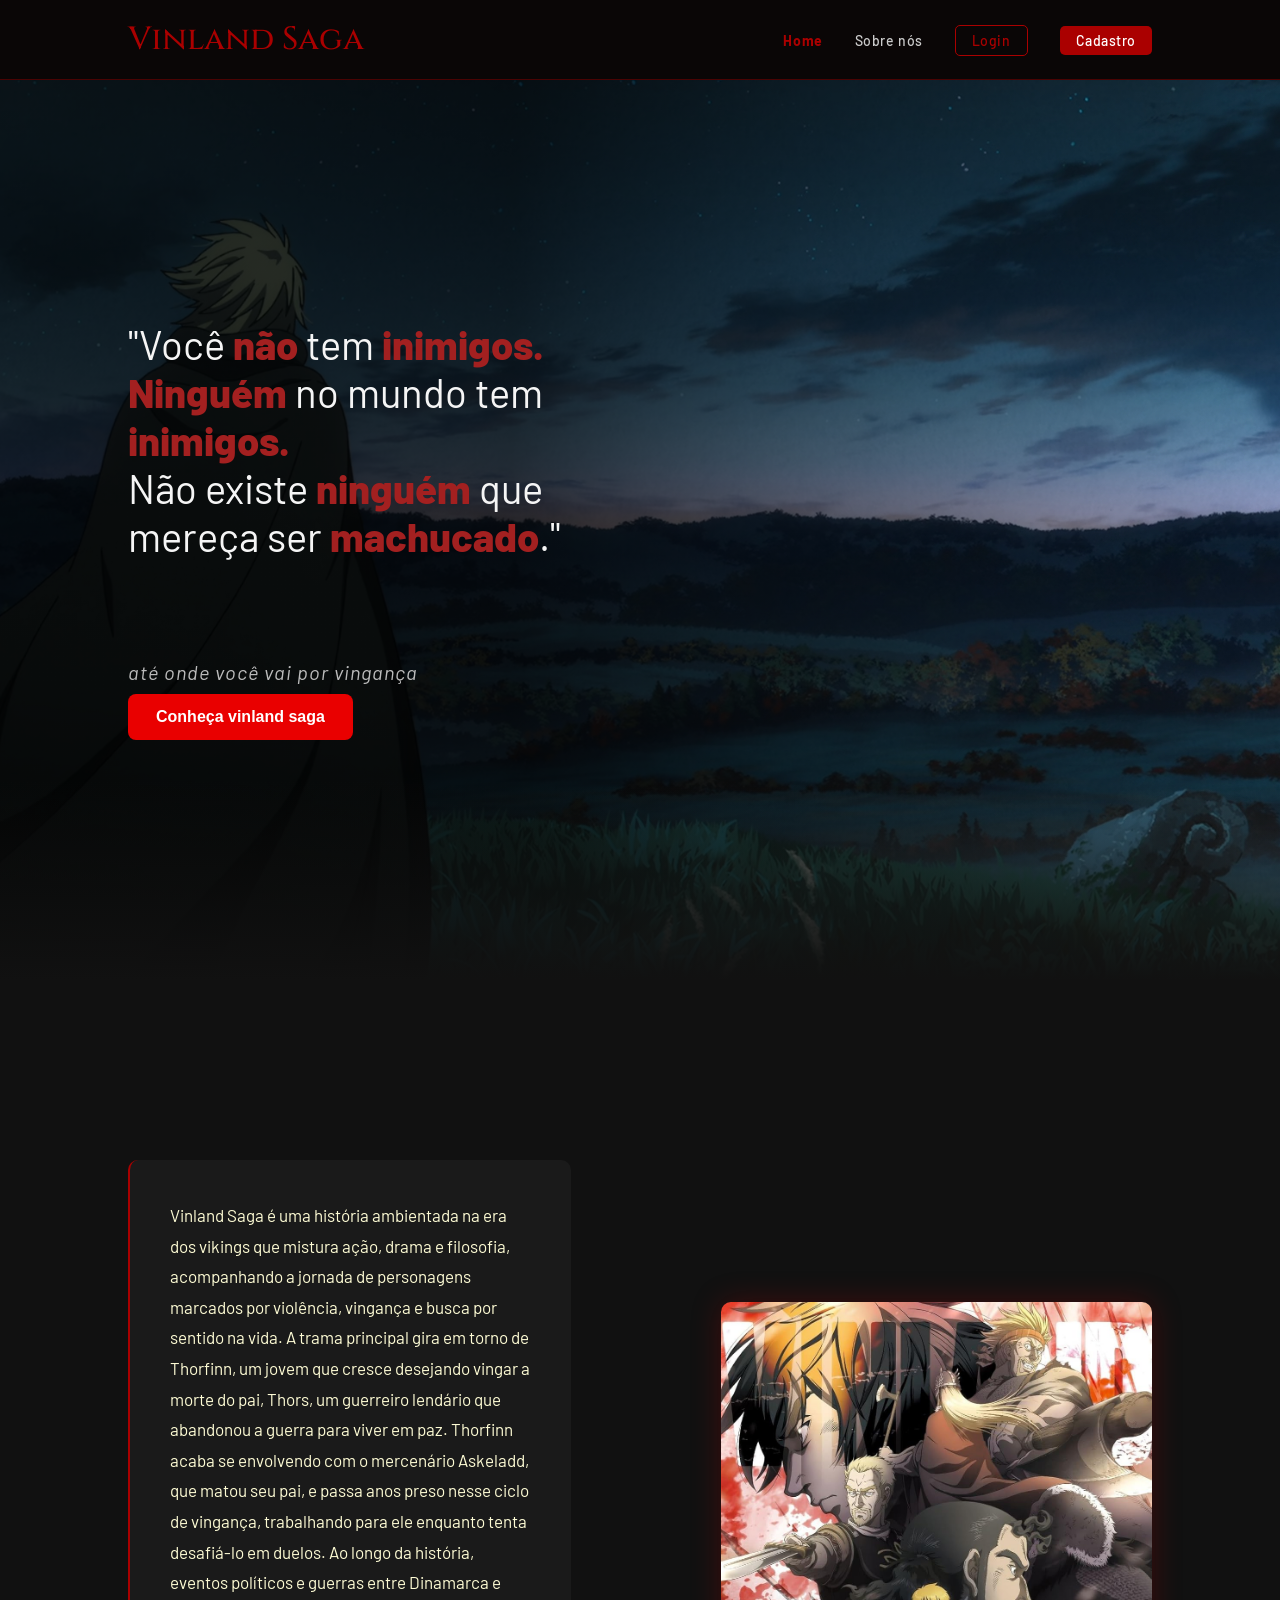
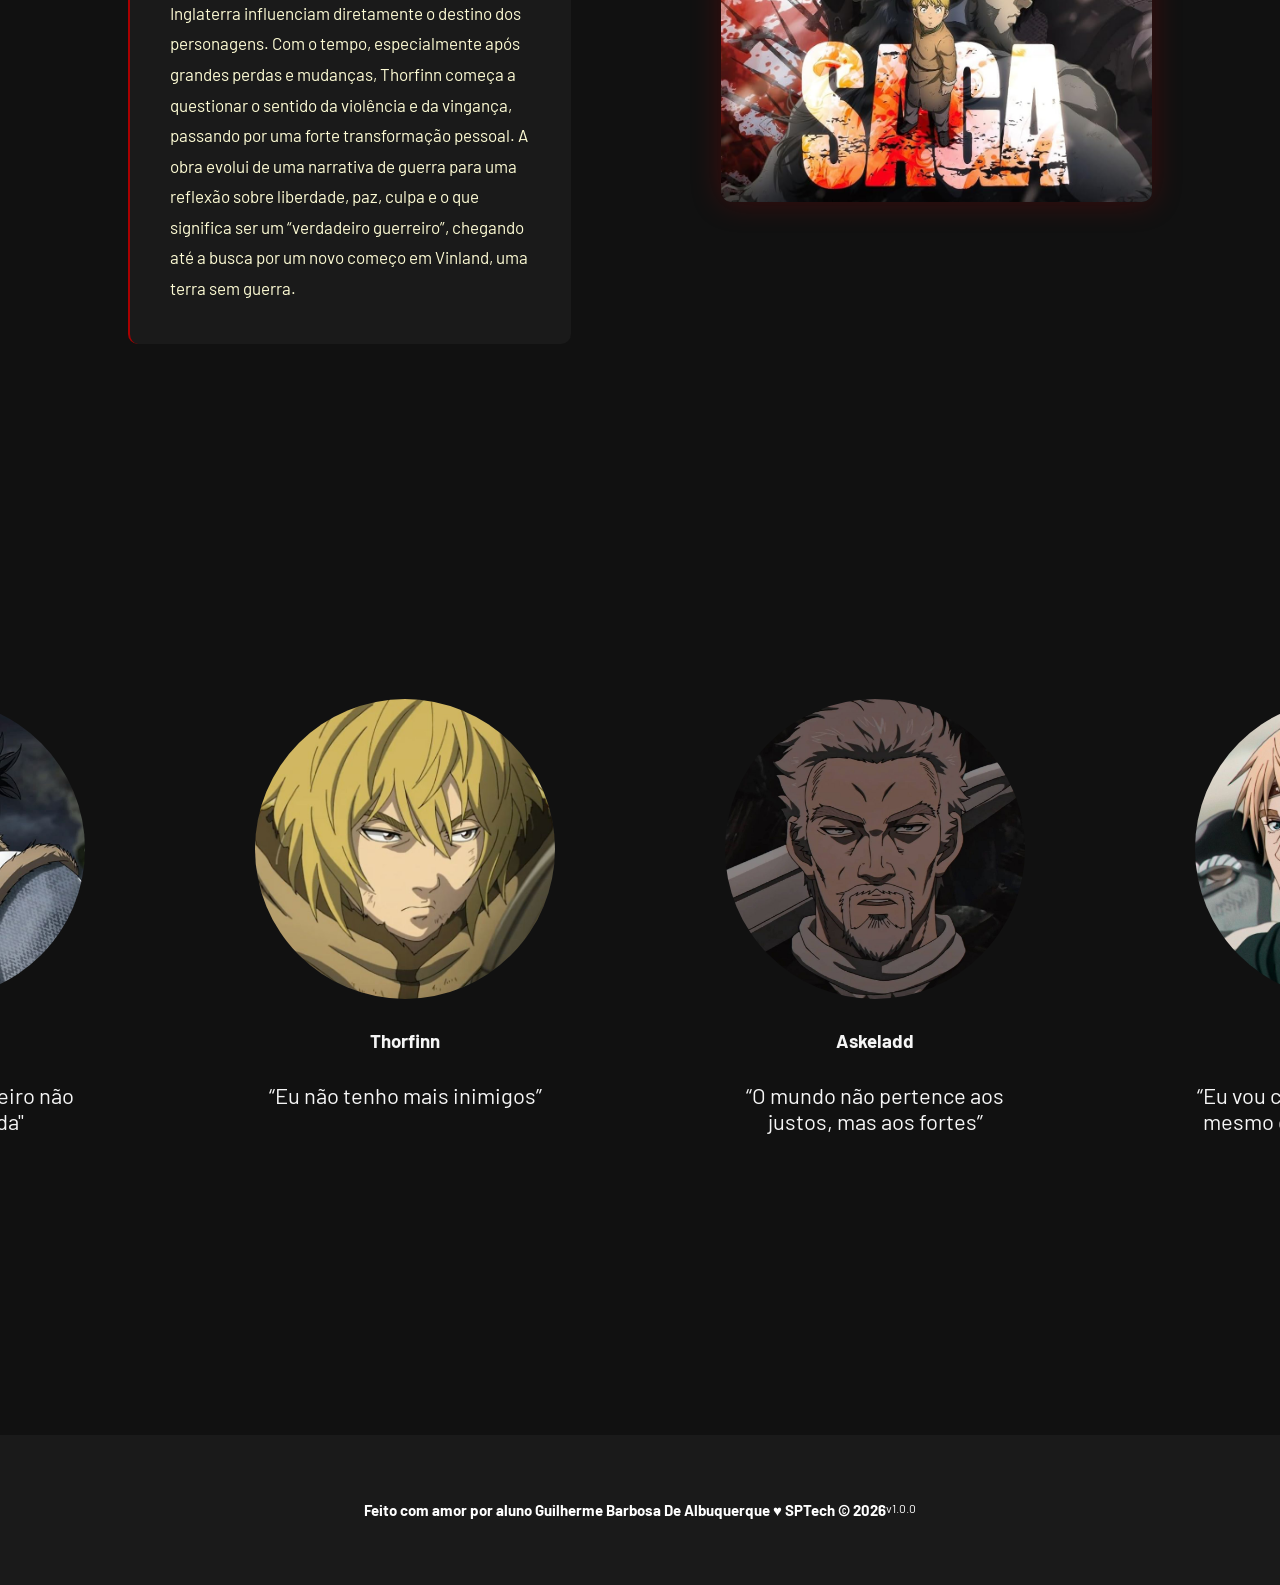
==== public/index.html @ 7ffa04b8 "feat: home alterada" ====
<!doctype html>
<html lang="en">

<head>
  <meta charset="UTF-8" />
  <meta http-equiv="X-UA-Compatible" content="IE=edge" />
  <meta name="viewport" content="width=device-width, initial-scale=1.0" />

  <title>Vinland Saga | Home</title>

  <script src="./js/sessao.js"></script>

  <link rel="stylesheet" href="./styles/style.css" />
  <link rel="icon" href="./assets/icon/icon_viland_saga.png" />
  <link rel="preconnect" href="https://fonts.gstatic.com" />
</head>

<body>
  <main>
    <div class="header">
      <div class="container">
        <h1 class="titulo">Vinland Saga</h1>
        <ul class="navbar">
          <li class="agora"><a href="index.html">Home</a></li>
          <li><a href="simulador.html">Sobre nós</a></li>
          <li><a href="login.html" class="btn-login">Login</a></li>
          <li><a href="cadastro.html" class="btn-cadastro">Cadastro</a></li>
        </ul>
      </div>
    </div>

    <div class="banner">
      <div class="container">
        <p class="banner-text1">
          "Você <span>não </span>tem <span>inimigos.<br /></span>
          <span>Ninguém</span> no mundo tem <span>inimigos. <br /></span> Não
          existe <span>ninguém</span> que mereça ser <span>machucado</span>."
        </p>
        <div class="banner-text2">
          <span>
            até onde você vai por vingança
          </span>
        </div>
        <button>
          Conheça vinland saga
        </button>
      </div>
    </div>
    <div class="container_desc">
      <div class="content_desc">
        <div>
          <span>
            Vinland Saga é uma história ambientada na era dos vikings que
            mistura ação, drama e filosofia, acompanhando a jornada de
            personagens marcados por violência, vingança e busca por sentido
            na vida. A trama principal gira em torno de Thorfinn, um jovem que
            cresce desejando vingar a morte do pai, Thors, um guerreiro
            lendário que abandonou a guerra para viver em paz. Thorfinn acaba
            se envolvendo com o mercenário Askeladd, que matou seu pai, e
            passa anos preso nesse ciclo de vingança, trabalhando para ele
            enquanto tenta desafiá-lo em duelos. Ao longo da história, eventos
            políticos e guerras entre Dinamarca e Inglaterra influenciam
            diretamente o destino dos personagens. Com o tempo, especialmente
            após grandes perdas e mudanças, Thorfinn começa a questionar o
            sentido da violência e da vingança, passando por uma forte
            transformação pessoal. A obra evolui de uma narrativa de guerra
            para uma reflexão sobre liberdade, paz, culpa e o que significa
            ser um “verdadeiro guerreiro”, chegando até a busca por um novo
            começo em Vinland, uma terra sem guerra.
          </span>
        </div>
      </div>
      <div class="banner-vinland"></div>
    </div>

    <div class="social">
      <div class="container">
        <div class="boxes">
          <div class="box">
            <img src="./assets/vinland_saga/icons/Thors-icon.jpg" />
            <h3>Thors</h3>
            <span>“Um verdadeiro guerreiro não precisa de espada"</span>
            <div class="popup">
              <span>
                <strong>Nome:</strong> Thors Snorresson
                <br />
                <br />

                <strong>Descrição:</strong>
                <br />
                Ex-capitão dos Jomsvikings em Vinland Saga, conhecido como
                “Troll de Jom”, foi um dos guerreiros mais fortes de sua época
                antes de abandonar a guerra.
                <br />
                <br />

                <strong>Atributos principais:</strong>
                <br />
                Extremamente forte, habilidoso em combate corpo a corpo e com
                espada, experiente e estratégico, além de possuir grande
                autocontrole.
                <br />
                <br />

                <strong>Objetivo:</strong>
                <br />
                Viver em paz e proteger sua família, rejeitando a violência.
                <br />
                <br />

                <strong>Estilo de vida:</strong>
                <br />
                Passa a viver como fazendeiro na Islândia após deixar a vida
                de guerreiro.
                <br />
                <br />

                <strong>Outras informações relevantes:</strong>
                <br />
                Famoso por sua filosofia de que um verdadeiro guerreiro não
                precisa de espada, influenciando profundamente seu filho
                Thorfinn e sendo capaz de derrotar até Thorkell em combate.
                <br />
              </span>
            </div>
          </div>

          <div class="box">
            <img src="./assets/vinland_saga/icons/thorfinn-icon.jpg" />
            <h3>Thorfinn</h3>
            <span>“Eu não tenho mais inimigos”</span>
            <div class="popup">
              <span>
                <strong>Nome:</strong> Thorfinn
                <br />
                <br />

                <strong>Nome:</strong>
                <br />
                Protagonista de Vinland Saga, filho de Thors, que começa sua
                história como um guerreiro movido por vingança e depois se
                transforma em alguém que busca a paz.
                <br /><br />

                <strong>Atributos principais:</strong>
                <br />
                Forte, habilidoso em combate, resiliente e com grande evolução
                emocional ao longo da história.
                <br /><br />

                <strong>Objetivo:</strong>
                <br />
                Inicialmente vingar a morte do pai, depois encontrar um
                sentido para a vida e criar uma terra livre de violência e
                escravidão em Vinland.
                <br />
                <br />

                <strong>Objetivo:</strong>
                <br />
                Começa como guerreiro e escravo, depois se torna fazendeiro,
                explorador e líder de uma expedição rumo a Vinland.
                <br /><br />

                <strong>Outras informações relevantes:</strong>
                <br />
                Thorfinn abandona a vingança após perder seu propósito e passa
                a seguir os ideais de seu pai Thors, buscando quebrar o ciclo
                de violência.
                <br />
              </span>
            </div>
          </div>

          <div class="box">
            <img src="./assets/vinland_saga/icons/askeladd-icon.jpg" />
            <h3>Askeladd</h3>
            <span>“O mundo não pertence aos justos, mas aos fortes”</span>
            <div class="popup">
              <span>
                <strong>Nome:</strong>
                Askeladd
                <br />
                <br />

                <strong>Descrição:</strong>
                <br />
                Askeladd é um capitão viking mercenário em Vinland Saga,
                inteligente, manipulador e extremamente habilidoso, que lidera
                um bando de guerreiros e desempenha um papel central na vida
                de Thorfinn.
                <br /><br />

                <strong>Atributos principais:</strong>
                <br />
                Altamente inteligente, estratégico, carismático, excelente
                espadachim, manipulador e frio quando necessário.
                <br /><br />

                <strong>Objetivo:</strong>
                <br />
                Proteger o País de Gales e alcançar seus próprios interesses
                políticos, usando alianças e manipulação para sobreviver e
                controlar situações.
                <br />
                <br />

                <strong>Estilo de vida:</strong>
                <br />
                Líder de um grupo mercenário viking, vivendo entre guerras,
                estratégias políticas e batalhas constantes.
                <br /><br />

                <strong>Outras informações relevantes:</strong>
                <br />
                Responsável pela morte de Thors e peça central na história de
                vingança de Thorfinn, além de ter momentos de humanidade
                apesar de sua natureza fria.
                <br />
              </span>
            </div>
          </div>

          <div class="box">
            <img src="./assets/vinland_saga/icons/canute-icon.jpeg" />
            <h3>Canute</h3>
            <span>“Eu vou criar um mundo melhor, mesmo que precise me tornar um
              demônio”</span>
            <div id="popup_canute">
              <span>
                <strong>Nome:</strong> Canute
                <br />
                <br />

                <strong>Descrição:</strong>
                <br />
                Canute é o rei da Dinamarca e da Inglaterra em Vinland Saga,
                que passa de um príncipe frágil e inseguro para um governante
                forte, autoritário e estrategista.
                <br /><br />

                <strong>Atributos principais:</strong>
                <br />
                Inteligente, manipulador, carismático, determinado e
                estrategista político e militar.
                <br /><br />

                <strong>Objetivo:</strong>
                <br />
                Criar um “paraíso na Terra”, um reino ideal baseado em paz e
                prosperidade, mesmo que para isso use violência e controle.
                <br />
                <br />

                <strong>Estilo de vida:</strong>
                <br />
                De príncipe protegido passa a rei guerreiro, liderando
                exércitos e tomando decisões políticas extremas para
                consolidar seu império.
                <br /><br />

                <strong>Outras informações relevantes:</strong><br />
                Canuto inicialmente é tímido e dependente de Ragnar, mas após
                traumas e perdas se transforma em um líder implacável. Ele
                desenvolve uma visão filosófica sobre o mundo e passa a
                acreditar que a paz pode ser alcançada por meio do controle e
                do sacrifício.
                <br />
              </span>
            </div>
          </div>
        </div>
      </div>
    </div>
  </main>
  <div class="footer">
    <div class="container">
      <h4>
        Feito com amor por aluno Guilherme Barbosa De Albuquerque &hearts;
        SPTech &copy; 2026
      </h4>
      <span class="version">v1.0.0</span>
    </div>
  </div>
</body>

</html>
---- public/styles/style.css ----
@import url("https://fonts.googleapis.com/css2?family=Barlow:ital,wght@0,100;0,200;0,300;0,400;0,500;0,600;0,700;0,800;0,900;1,100;1,200;1,300;1,400;1,500;1,600;1,700;1,800;1,900&display=swap");
@import url("https://fonts.googleapis.com/css2?family=Cinzel:wght@400..900&family=Space+Grotesk:wght@300..700&display=swap");

* {
  margin: 0;
  padding: 0;
  box-sizing: border-box;
}

body {
  font-family: "Barlow", "Segoe UI", Tahoma, Geneva, Verdana, sans-serif;
  background-color: #111111;
}

:root {
  --tamanho-header: 80px;
  --tamanho-banner: calc(
    100vh - var(--tamanho-header) - var(--tamanho-footer) - 2px
  );
  --tamanho-simulador: calc(
    100vh - var(--tamanho-header) - var(--tamanho-footer) - 2px
  );
  --tamanho-login: calc(
    100vh - var(--tamanho-header) - var(--tamanho-footer) - 2px
  );
  --tamanho-footer: 65px;
}

.container {
  display: flex;
  width: 80%;
  margin: auto;
}

/* HEADER */

.header {
  height: var(--tamanho-header);
  background-color: rgba(10, 5, 5, 0.85);
  backdrop-filter: blur(8px);
  border-bottom: 1px solid rgba(170, 0, 0, 0.4);
  top: 0;
  z-index: 100;
  width: 100%;
}

.header .container {
  justify-content: space-between;
  align-items: center;
  height: 100%;
}

.header a {
  text-decoration: none;
  color: #cccccc;
  transition: color 0.2s;
  font-size: 14px;
  font-weight: 500;
  letter-spacing: 0.04em;
}

.header a:hover {
  color: #aa0000;
}

.agora a,
.agora {
  color: #aa0000 !important;
  font-weight: 700;
}

.navbar {
  display: flex;
  align-items: center;
  gap: 32px;
  list-style: none;
  padding: 0;
  margin: 0;
}

.navbar .btn-login {
  background-color: transparent;
  border: 1px solid #aa0000;
  border-radius: 5px;
  padding: 6px 16px;
  color: #aa0000 !important;
  transition:
    background-color 0.2s,
    color 0.2s;
}

.navbar .btn-login:hover {
  background-color: #aa0000;
  color: white !important;
}

.navbar .btn-cadastro {
  background-color: #aa0000;
  border-radius: 5px;
  padding: 6px 16px;
  color: white !important;
  transition: opacity 0.2s;
}

.navbar .btn-cadastro:hover {
  opacity: 0.85;
}

.titulo {
  font-family: Cinzel;
  color: #aa0000;
  width: fit-content;
  font-weight: 500;
}

.header h1 {
  margin: 0;
}

/* BANNER */

.banner {
  color: #f5f5f5;
  background-image: url("../assets/vinland_saga/imgs/thorfin_noite.jpg");
  background-repeat: no-repeat;
  background-size: cover;
  background-position: center;
  min-height: 100vh;
  position: relative;
}

.banner::after {
  content: "";
  position: absolute;

  bottom: 0;
  left: 0;

  width: 100%;
  height: 200px;

  background: linear-gradient(to bottom, transparent, #111111);
}

.banner::before {
  content: "";
  position: absolute;
  inset: 0;
  background: linear-gradient(
    to right,
    rgba(0, 0, 0, 0.75) 40%,
    rgba(0, 0, 0, 0.1)
  );
}

.banner .container {
  position: relative;
  justify-content: center;
  align-items: flex-start;
  flex-direction: column; /* 🔥 ISSO resolve */
  min-height: 100vh;
}

.banner-text1 {
  width: 50%;
  margin: 0;
  padding: 0;
  font-size: 40px;
}

.banner-text1 span {
  color: #a32020;
  font-weight: 800;
}

.banner-text2 {
  margin-top: 100px;
  font-size: 20px;
  color: #cfcfcf;
  font-style: italic;
  letter-spacing: 1px;
  opacity: 0.9;
}

.banner button {
  margin-top: 10px;
  padding: 14px 28px;
  background-color: #e90000; 
  border: none;
  color: #fff;
  font-weight: 700;
  font-size: 16px;
  cursor: pointer;
  border-radius: 8px;

  transition: all 0.25s ease-in-out; 
}

.banner button:hover {
  background-color: #ff1a1a; 
  transform: translateY(-2px); 
  box-shadow: 0 6px 15px rgba(233, 0, 0, 0.4); 
}

/* DESCRIÇÃO */

.container_desc {
  display: flex;
  align-items: center;
  justify-content: center;
  gap: 150px;
  padding: 80px 10%;
  margin-top: 100px;
}

.content_desc {
  width: 500px;
  background-color: #1a1a1a;
  border-radius: 10px;
  padding: 40px;
  border-left: 2px solid #aa0000;
}

.content_desc span {
  font-size: 17px;
  line-height: 1.8;
  color: #fdfbd4;
  text-align: left;
}

.banner-vinland {
  width: 500px;
  height: 500px;
  background-image: url(../assets/vinland_saga/imgs/banner-vinland-saga.jpg);
  background-repeat: no-repeat;
  background-size: cover;
  background-position: center;
  border-radius: 10px;
  box-shadow: 0 0 30px rgba(170, 0, 0, 0.3);
}

/* PERSONAGENS */

.social {
  flex: 1;
  min-width: 100%;
  min-height: 90vh;
  display: flex;
}

.social .container {
  justify-content: center;
}

.social .container .boxes {
  display: flex;
  justify-content: flex-start;
  gap: 60px;
  padding: 20px 0;
}

.social span {
  font-size: 22px;
  text-align: center;
}

.box img {
  width: 300px;
  border-radius: 50%;
  transition: box-shadow 0.3s;
}

.box:hover img {
  box-shadow: 0 0 20px rgba(170, 0, 0, 0.5);
}

.box h3 {
  margin: 30px;
}

.box {
  display: flex;
  position: relative;
  flex-direction: column;
  align-items: center;
  padding: 55px;
  margin-top: 200px;
  margin-bottom: 200px;
  color: #f5f5f5;
  pointer-events: none;
}

.box img,
.popup {
  pointer-events: auto;
  cursor: pointer;
}

.box img,
#popup_canute {
  pointer-events: auto;
  cursor: pointer;
}

.popup {
  position: absolute;
  z-index: 999;
  top: 50%;
  left: 85%;
  transform: translateY(-50%);
  width: 260px;
  padding: 15px;
  background-color: #1a1a1a;
  color: white;
  border-radius: 10px;
  box-shadow: 0 0 10px rgba(0, 0, 0, 0.6);
  opacity: 0;
  pointer-events: none;
  transition:
    opacity 0.3s ease,
    transform 0.3s ease;
}

.popup strong {
  color: #ff073a;
}

#popup_canute {
  position: absolute;
  z-index: 999;
  top: 50%;
  right: 85%;
  transform: translateY(-50%);
  width: 260px;
  padding: 15px;
  background-color: #1a1a1a;
  color: white;
  border-radius: 10px;
  box-shadow: 0 0 10px rgba(0, 0, 0, 0.6);
  opacity: 0;
  pointer-events: none;
  transition:
    opacity 0.3s ease,
    transform 0.3s ease;
}

#popup_canute strong {
  color: #ff073a;
}

.box:hover #popup_canute {
  opacity: 1;
  transform: translateY(-50%) translateX(10px);
  pointer-events: auto;
}

.box:hover .popup {
  opacity: 1;
  transform: translateY(-50%) translateX(10px);
  pointer-events: auto;
}

.popup span {
  text-align: center;
  font-size: 14px;
  line-height: 1.7;
}

#popup_canute span {
  text-align: center;
  font-size: 14px;
  line-height: 1.7;
}

/* FOOTER */

.footer {
  background-color: #1a1a1a;
  min-height: 150px;
  color: #fff;
  display: flex;
  font-size: 15px;
}

.footer .container {
  justify-content: center;
  text-align: center;
}

.footer .container .version {
  font-size: 12px;
}

/* LOGIN */

.login {
  min-height: 100vh;
  padding-top: 80px;

  background-image: url(../assets/vinland_saga/imgs/vinland-saga-wallpaper-thorfin-batalha.jpg);
  background-size: cover;
  background-position: center;
}

.login .container {
  justify-content: center;
  align-items: center;
  height: 100%;
}

.card {
  width: 50%;
  background-color: #e5e5e5;
  border-radius: 10px;
  display: flex;
  align-items: center;
  justify-content: space-evenly;
  color: #1a1a1a;
  flex-direction: column;
  height: fit-content;
  padding: 20px 0;
}

.card h2 {
  margin: 0;
  font-size: 30px;
}

.formulario {
  display: flex;
  height: 90%;
  width: 80%;
  justify-content: space-around;
  flex-direction: column;
}

.formulario span {
  font-size: 15px;
  font-weight: 800;
}

.formulario input {
  border: none;
  text-align: center;
  border-radius: 10px;
  margin: 0;
}

.formulario select {
  border: 2px solid #aa0000;
  background-color: white;
  color: gray;
  height: 36px;
  text-align: center;
  border-radius: 10px;
  margin: 0;
}

.campo {
  display: flex;
  flex-direction: column;
  justify-content: start;
  padding: 5px 0;
}

.botao {
  cursor: pointer;
  font-family: "Barlow", sans-serif;
  border: 0;
  border-radius: 5px;
  font-weight: 600;
  font-size: 18px;
  color: #fff;
  background-color: #000000;
  width: 120px;
  height: 30px;
  align-self: center;
  margin-top: 20px;
  transition: background-color 0.2s;
}

.botao:hover {
  background-color: #aa0000;
}

.loading-div {
  width: 50px;
  display: none;
}

.loading-div img {
  height: 50px;
  width: 50px;
}

#div_erros_login {
  display: none;
}

/* FORMULARIO */

.alerta_erro {
  display: flex;
  justify-content: flex-end;
}

.card_erro {
  display: none;
  background-color: #fff;
  color: black;
  width: 230px;
  position: fixed;
  border-radius: 4px;
  border: #ed145b 3px solid;
  padding: 10px;
  margin-right: 10%;
}

.card_erro #mensagem_erro {
  font-weight: 500;
  font-size: 20px;
}

.formulario .tipo_campo {
  font-size: 20px;
  font-weight: 600 !important;
}

.formulario {
  display: flex;
  flex-direction: column;
}

input {
  margin-bottom: 10px;
  border: 2px solid #aa0000;
  padding: 10px;
  text-align: center;
  border-radius: 10px;
}

.btn {
  font-family: "Barlow", sans-serif;
  border: 0;
  border-radius: 5px;
  font-weight: 600;
  font-size: 18px;
  padding: 10px 15px;
  color: white;
  background-color: #ed145b;
  width: 120px;
  align-self: center;
  margin-top: 5px;
}

.loading-div {
  width: 50px;
  margin: auto;
  display: none;
}

.loading-div img {
  height: 50px;
  width: 50px;
}

/* SIMULADOR */

.simulador {
  color: white;
}

.simulador .container {
  flex-direction: column;
  overflow: scroll;
  height: var(--tamanho-simulador);
}

/* ALERTA */

#alerta {
  position: absolute;
  right: 0;
  bottom: 0;
}

.mensagem-alarme {
  background-color: white;
  border-radius: 5px;
  width: 300px;
  height: 80px;
  margin: 10px;
  padding: 10px 0;
  display: flex;
  justify-content: space-evenly;
  align-items: center;
}

.mensagem-alarme h3 {
  font-size: 14px;
  margin: 0;
}

.mensagem-alarme .informacao {
  width: 66%;
}

.alarme-sino {
  width: 48px;
  height: 48px;
  animation-name: bell;
  animation-duration: 4s;
  background-image: url("https://cdn-icons-png.flaticon.com/512/1157/1157000.png");
  background-size: cover;
  animation-iteration-count: infinite;
}

@keyframes bell {
  0% {
    transform: rotate(25deg);
  }
  25% {
    transform: rotate(-25deg);
  }
  50% {
    transform: rotate(25deg);
  }
  75% {
    transform: rotate(-25deg);
  }
  100% {
    transform: rotate(25deg);
  }
}
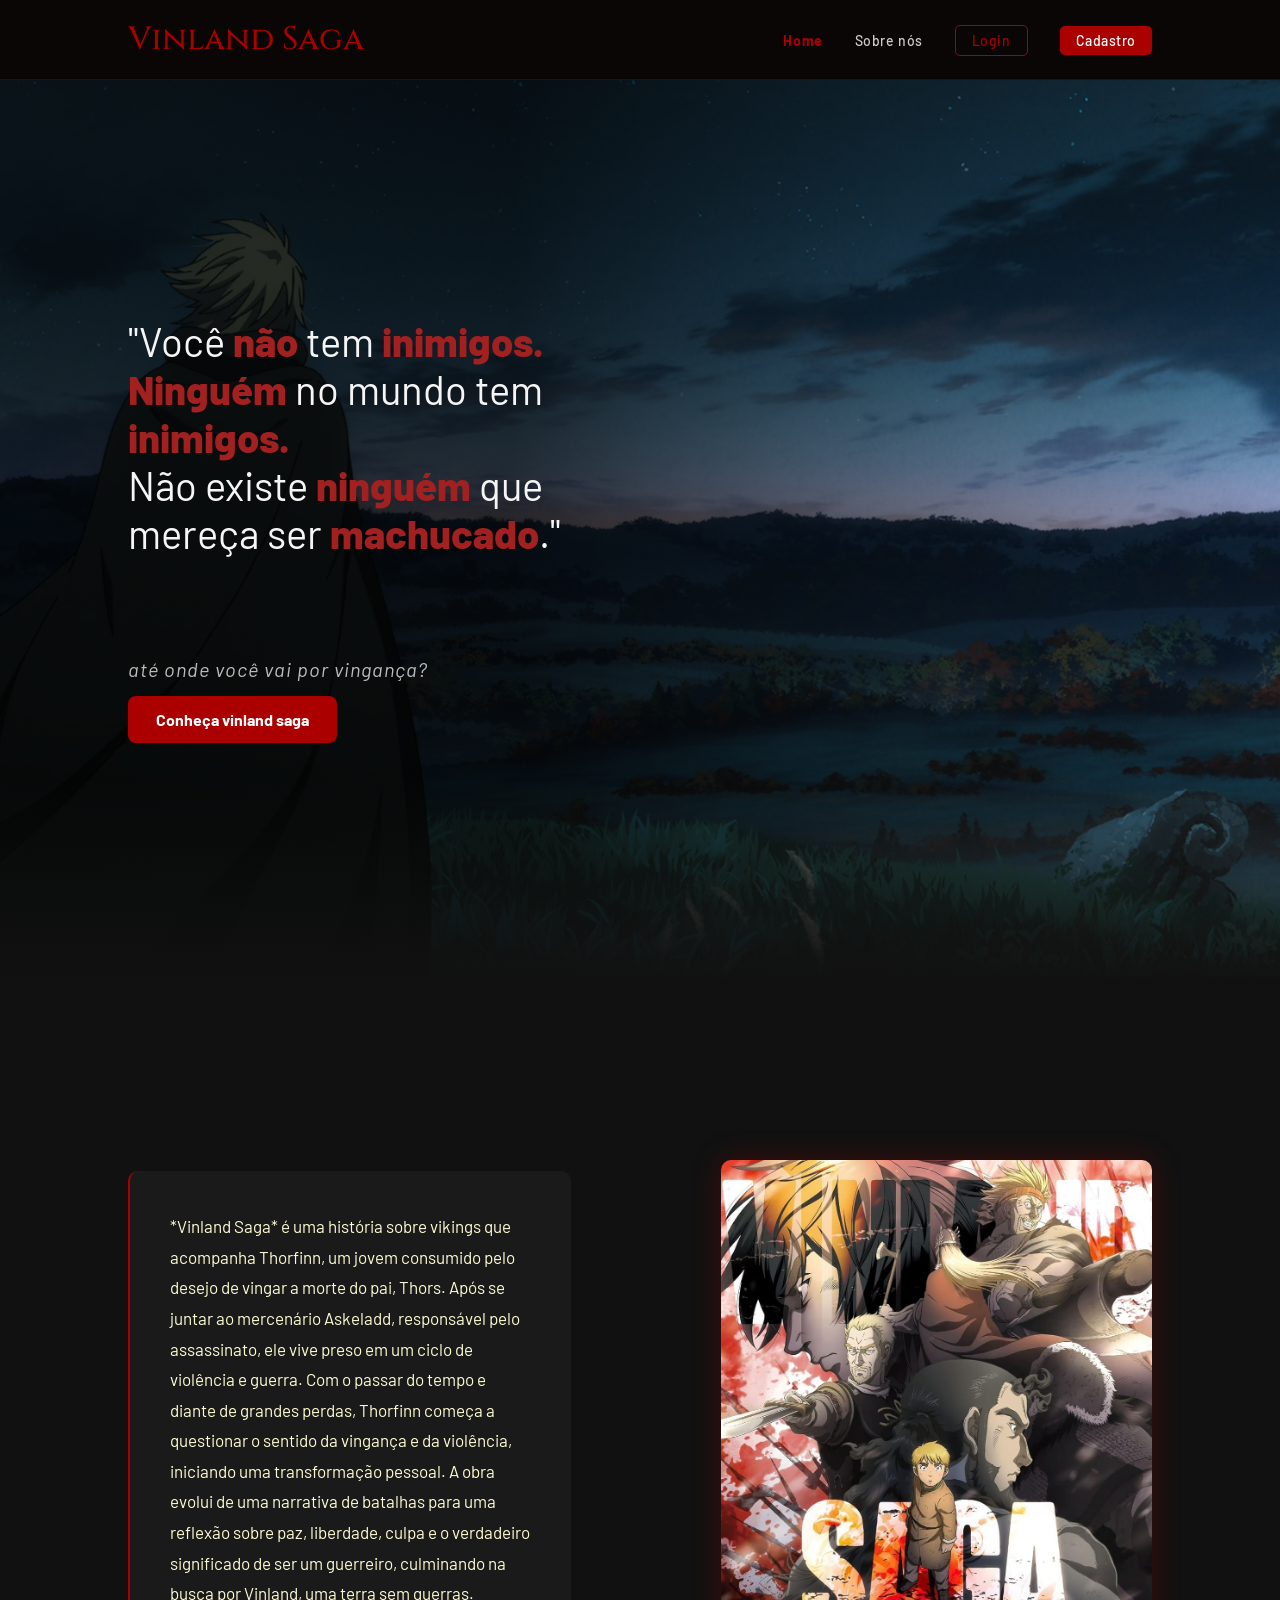
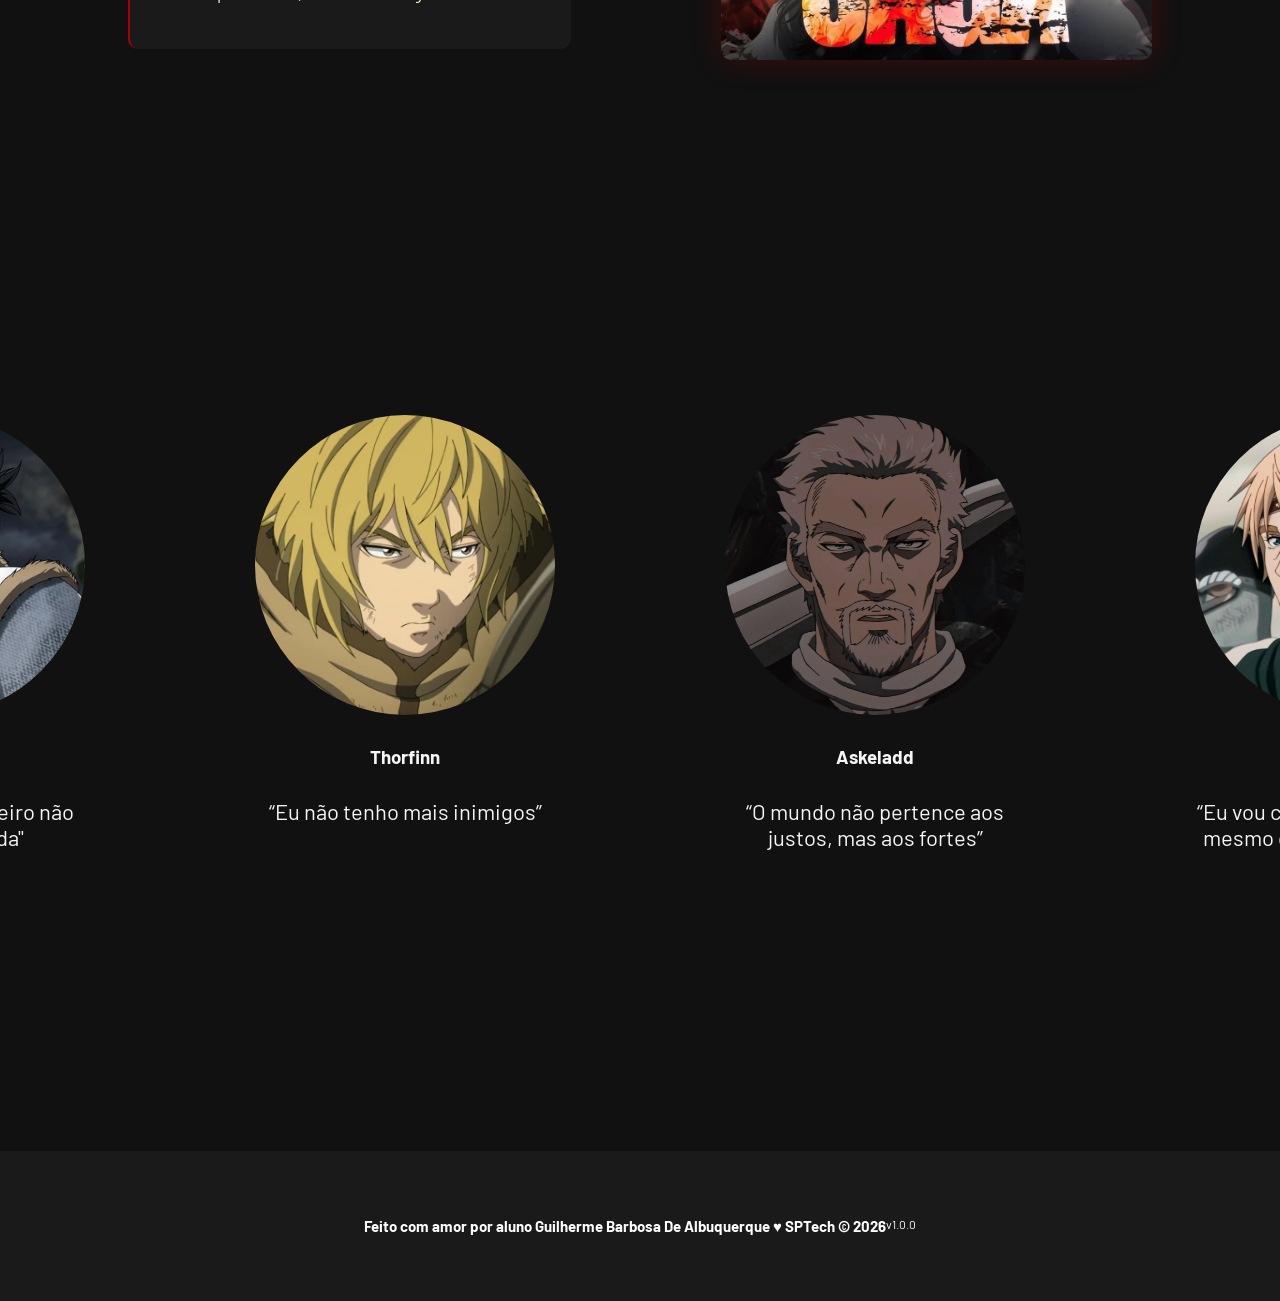
==== commit 9799a0c5: "refactor: refatorando estilização do login" ====
--- a/public/index.html
+++ b/public/index.html
@@ -38,35 +38,27 @@
         </p>
         <div class="banner-text2">
           <span>
-            até onde você vai por vingança
+            até onde você vai por vingança?
           </span>
         </div>
-        <button>
-          Conheça vinland saga
-        </button>
+        <a href="history.html">
+          <button>
+            Conheça vinland saga
+          </button>
+        </a>
       </div>
     </div>
     <div class="container_desc">
       <div class="content_desc">
         <div>
           <span>
-            Vinland Saga é uma história ambientada na era dos vikings que
-            mistura ação, drama e filosofia, acompanhando a jornada de
-            personagens marcados por violência, vingança e busca por sentido
-            na vida. A trama principal gira em torno de Thorfinn, um jovem que
-            cresce desejando vingar a morte do pai, Thors, um guerreiro
-            lendário que abandonou a guerra para viver em paz. Thorfinn acaba
-            se envolvendo com o mercenário Askeladd, que matou seu pai, e
-            passa anos preso nesse ciclo de vingança, trabalhando para ele
-            enquanto tenta desafiá-lo em duelos. Ao longo da história, eventos
-            políticos e guerras entre Dinamarca e Inglaterra influenciam
-            diretamente o destino dos personagens. Com o tempo, especialmente
-            após grandes perdas e mudanças, Thorfinn começa a questionar o
-            sentido da violência e da vingança, passando por uma forte
-            transformação pessoal. A obra evolui de uma narrativa de guerra
-            para uma reflexão sobre liberdade, paz, culpa e o que significa
-            ser um “verdadeiro guerreiro”, chegando até a busca por um novo
-            começo em Vinland, uma terra sem guerra.
+            *Vinland Saga* é uma história sobre vikings que acompanha Thorfinn, um jovem consumido pelo desejo de vingar
+            a morte do pai, Thors. Após se juntar ao mercenário Askeladd, responsável pelo assassinato, ele vive preso
+            em um ciclo de violência e guerra. Com o passar do tempo e diante de grandes perdas, Thorfinn começa a
+            questionar o sentido da vingança e da violência, iniciando uma transformação pessoal. A obra evolui de uma
+            narrativa de batalhas para uma reflexão sobre paz, liberdade, culpa e o verdadeiro significado de ser um
+            guerreiro, culminando na busca por Vinland, uma terra sem guerras.
+
           </span>
         </div>
       </div>
--- a/public/styles/style.css
+++ b/public/styles/style.css
@@ -5,6 +5,7 @@
   margin: 0;
   padding: 0;
   box-sizing: border-box;
+  font-family: "Barlow", "Segoe UI", Tahoma, Geneva, Verdana, sans-serif;
 }
 
 body {
@@ -183,23 +184,22 @@
 }
 
 .banner button {
-  margin-top: 10px;
+  margin-top: 15px;
   padding: 14px 28px;
-  background-color: #e90000; 
+  background-color: #aa0000;
   border: none;
   color: #fff;
   font-weight: 700;
   font-size: 16px;
   cursor: pointer;
   border-radius: 8px;
-
-  transition: all 0.25s ease-in-out; 
+  transition: all 0.25s ease-in-out;
 }
 
 .banner button:hover {
-  background-color: #ff1a1a; 
-  transform: translateY(-2px); 
-  box-shadow: 0 6px 15px rgba(233, 0, 0, 0.4); 
+  background-color: #ff1a1a;
+  transform: translateY(-2px);
+  box-shadow: 0 6px 15px rgba(233, 0, 0, 0.4);
 }
 
 /* DESCRIÇÃO */
@@ -391,110 +391,129 @@
   font-size: 12px;
 }
 
-/* LOGIN */
+.login .container {
+  display: flex;
+  justify-content: center;
+  align-items: center;
+  width: 100%;
+}
 
 .login {
+  display: flex;
+  justify-content: center;
+  align-items: center;
+
   min-height: 100vh;
   padding-top: 80px;
-
-  background-image: url(../assets/vinland_saga/imgs/vinland-saga-wallpaper-thorfin-batalha.jpg);
-  background-size: cover;
-  background-position: center;
-}
-
-.login .container {
-  justify-content: center;
-  align-items: center;
-  height: 100%;
+  box-sizing: border-box; 
+
+  background: url("../assets/vinland_saga/imgs/vinland-saga-login2.jpeg")
+    center/cover no-repeat;
 }
 
 .card {
   width: 50%;
-  background-color: #e5e5e5;
-  border-radius: 10px;
-  display: flex;
-  align-items: center;
-  justify-content: space-evenly;
-  color: #1a1a1a;
+  max-width: 600px;
+  padding: 35px 0;
+
+  display: flex;
   flex-direction: column;
-  height: fit-content;
-  padding: 20px 0;
+  align-items: center;
+  justify-content: center;
+
+  border-radius: 6px;
+  background: rgba(0, 0, 0, 0.6);
 }
 
 .card h2 {
-  margin: 0;
-  font-size: 30px;
+  margin-bottom: 15px;
+  padding-bottom: 10px;
+  font-family: "Cinzel", serif;
+  font-size: 24px;
+
+  color: white;
 }
 
 .formulario {
-  display: flex;
-  height: 90%;
   width: 80%;
-  justify-content: space-around;
+
+  display: flex;
   flex-direction: column;
-}
-
-.formulario span {
+
+  gap: 12px;
+}
+
+.campo {
+  display: flex;
+  flex-direction: column;
+}
+
+.campo span {
+  margin-bottom: 5px;
+
+  font-family: "Cinzel", serif;
+  font-size: 11px;
+
+  color: rgba(232, 216, 192, 0.7);
+}
+
+.formulario input {
+  padding: 10px;
+
+  border: none;
+  border-bottom: 1px solid rgba(170, 0, 0, 0.4);
+
+  background: transparent;
+
+  color: #e8d8c0;
+
+  font-family: "Crimson Text", serif;
   font-size: 15px;
-  font-weight: 800;
-}
-
-.formulario input {
-  border: none;
-  text-align: center;
-  border-radius: 10px;
-  margin: 0;
-}
-
-.formulario select {
-  border: 2px solid #aa0000;
-  background-color: white;
-  color: gray;
-  height: 36px;
-  text-align: center;
-  border-radius: 10px;
-  margin: 0;
-}
-
-.campo {
-  display: flex;
-  flex-direction: column;
-  justify-content: start;
-  padding: 5px 0;
+
+  outline: none;
+}
+
+.formulario input::placeholder {
+  color: rgba(232, 216, 192, 0.4);
 }
 
 .botao {
+  width: 150px;
+  height: 38px;
+
+  margin-top: 15px;
+  align-self: center;
+
+  border: 1px solid rgba(170, 0, 0, 0.5);
+
+  background: rgba(170, 0, 0, 0.2);
+
+  color: #e8d8c0;
+
+  font-family: "Cinzel", serif;
+  font-size: 12px;
+
   cursor: pointer;
-  font-family: "Barlow", sans-serif;
-  border: 0;
-  border-radius: 5px;
-  font-weight: 600;
-  font-size: 18px;
-  color: #fff;
-  background-color: #000000;
-  width: 120px;
-  height: 30px;
-  align-self: center;
-  margin-top: 20px;
-  transition: background-color 0.2s;
-}
-
-.botao:hover {
-  background-color: #aa0000;
 }
 
 .loading-div {
-  width: 50px;
   display: none;
 }
 
 .loading-div img {
-  height: 50px;
   width: 50px;
 }
 
 #div_erros_login {
   display: none;
+
+  margin-top: 10px;
+
+  color: #cc3333;
+
+  font-size: 13px;
+
+  text-align: center;
 }
 
 /* FORMULARIO */
@@ -533,9 +552,9 @@
 
 input {
   margin-bottom: 10px;
-  border: 2px solid #aa0000;
   padding: 10px;
   text-align: center;
+  border: solid 1px black;
   border-radius: 10px;
 }
 
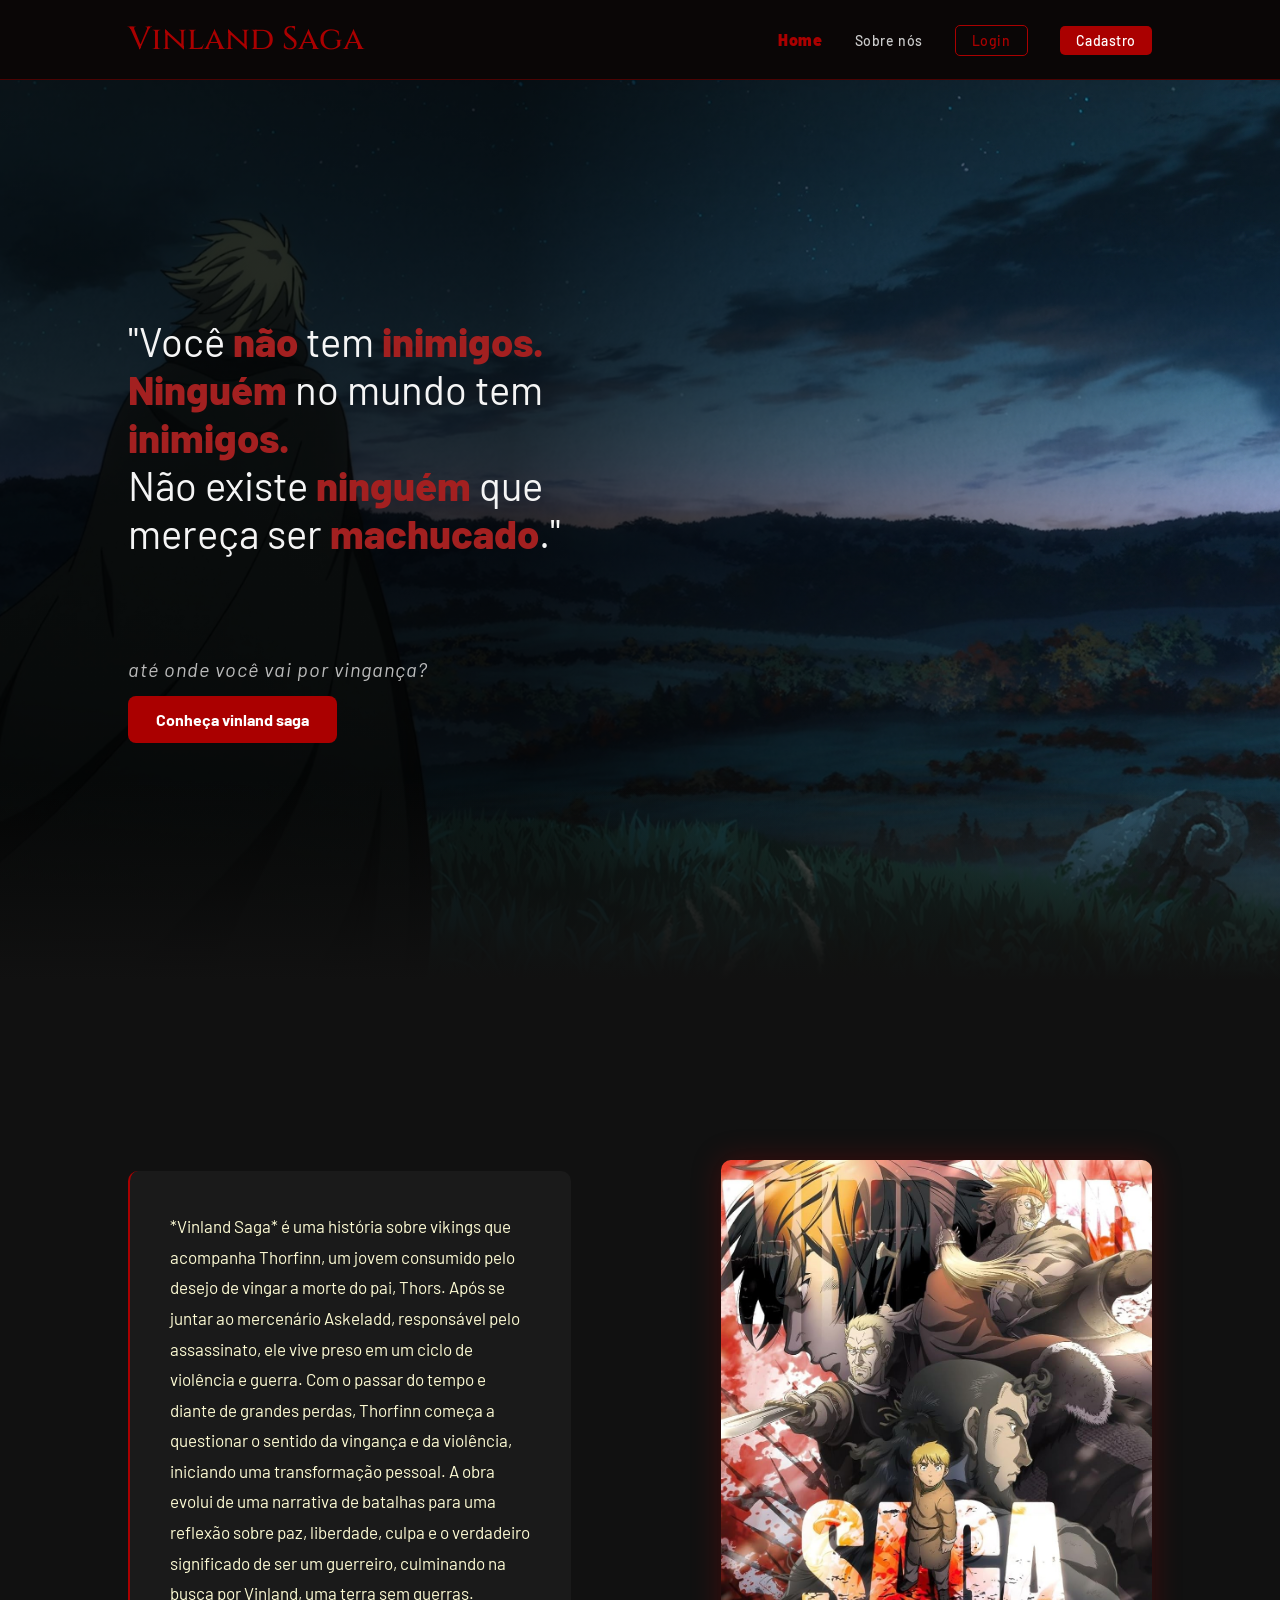
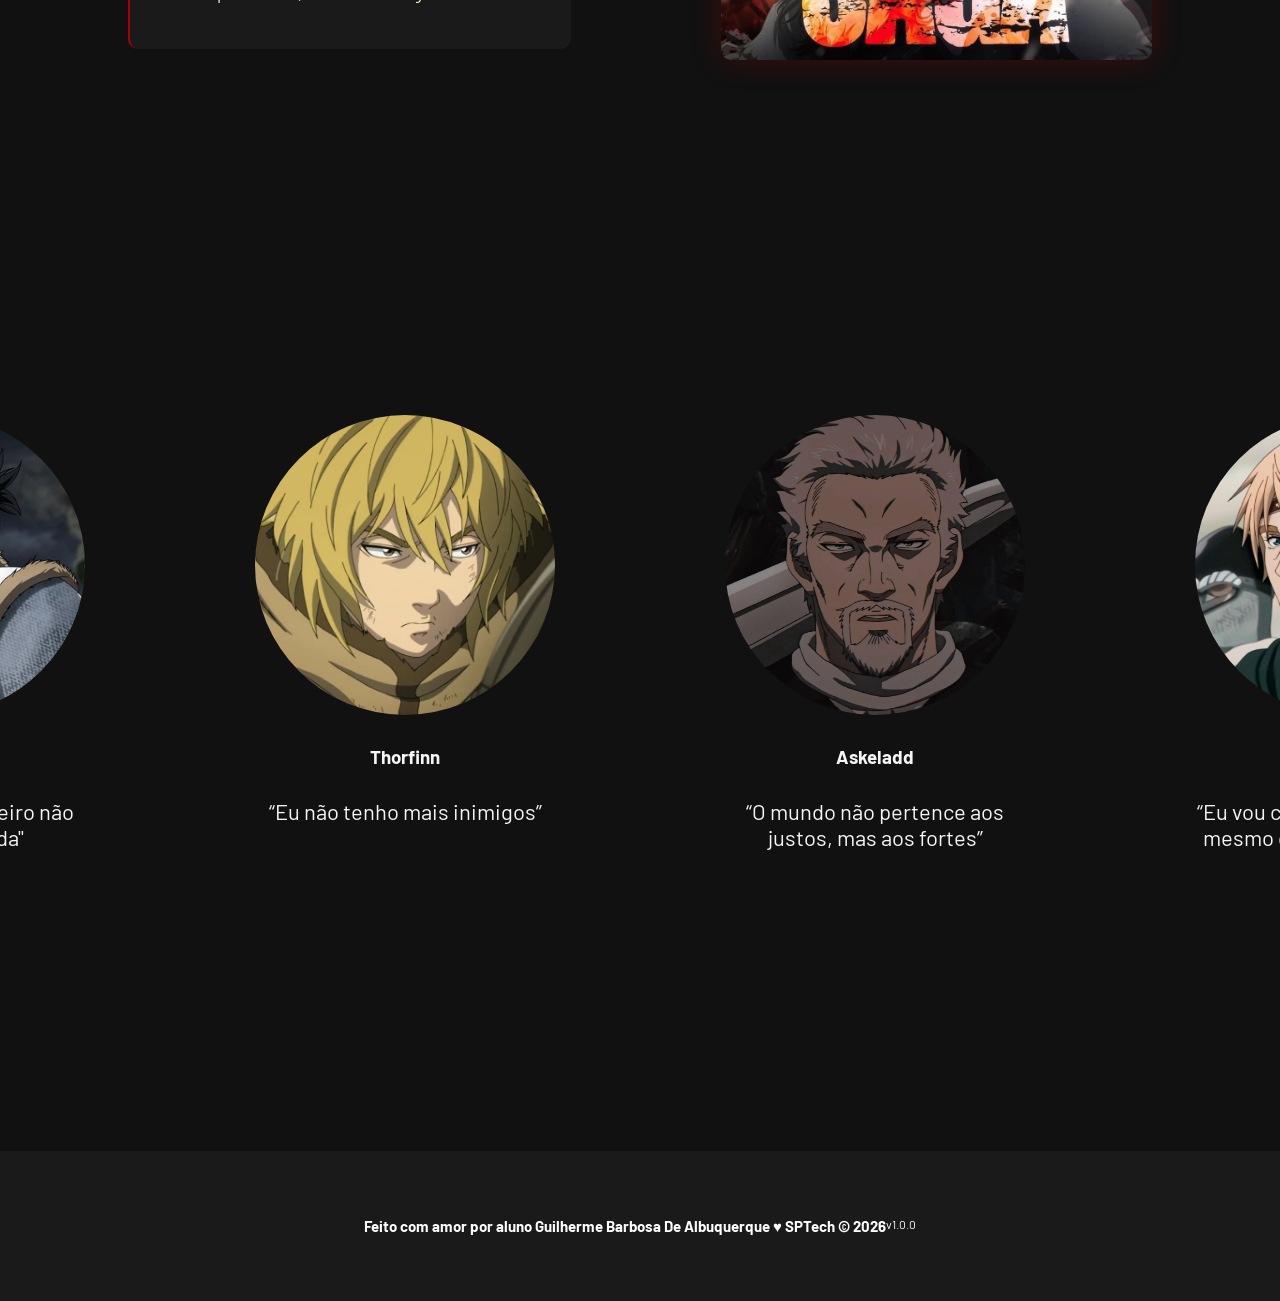
==== commit c05b3712: "feat: login finalizado, refactor: refatorando bd e modelagem, idealizando o quiz, feat: bd na VM fun" ====
--- a/public/index.html
+++ b/public/index.html
@@ -11,7 +11,7 @@
   <script src="./js/sessao.js"></script>
 
   <link rel="stylesheet" href="./styles/style.css" />
-  <link rel="icon" href="./assets/icon/icon_viland_saga.png" />
+  <link rel="icon" href="./assets/vinland_saga/icons/icon_viland_saga.png"" />
   <link rel="preconnect" href="https://fonts.gstatic.com" />
 </head>
 
--- a/public/styles/style.css
+++ b/public/styles/style.css
@@ -67,7 +67,8 @@
 .agora a,
 .agora {
   color: #aa0000 !important;
-  font-weight: 700;
+  font-weight: 900;
+  font-size: 16px;
 }
 
 .navbar {
@@ -391,6 +392,10 @@
   font-size: 12px;
 }
 
+
+/* ------------------login massa------------------ */
+
+
 .login .container {
   display: flex;
   justify-content: center;
@@ -403,8 +408,8 @@
   justify-content: center;
   align-items: center;
 
-  min-height: 100vh;
-  padding-top: 80px;
+  min-height: 110vh;
+  padding-top: 100px;
   box-sizing: border-box; 
 
   background: url("../assets/vinland_saga/imgs/vinland-saga-login2.jpeg")
@@ -422,7 +427,7 @@
   justify-content: center;
 
   border-radius: 6px;
-  background: rgba(0, 0, 0, 0.6);
+  background: rgba(0, 0, 0, 0.9);
 }
 
 .card h2 {
@@ -434,6 +439,13 @@
   color: white;
 }
 
+.card button:hover{
+  background-color: #aa0000;
+  font-weight: bold; 
+  transform: translateY(-4px);
+  box-shadow: 0 6px 15px rgba(233, 0, 0, 0.4);
+}
+
 .formulario {
   width: 80%;
 
@@ -501,7 +513,8 @@
 }
 
 .loading-div img {
-  width: 50px;
+  width: 100px;
+  height: 100px;
 }
 
 #div_erros_login {
@@ -573,14 +586,15 @@
 }
 
 .loading-div {
-  width: 50px;
+  width: 100px;
   margin: auto;
   display: none;
 }
 
 .loading-div img {
-  height: 50px;
-  width: 50px;
+  display: flex;
+  height: 100px;
+  width: 100px;
 }
 
 /* SIMULADOR */
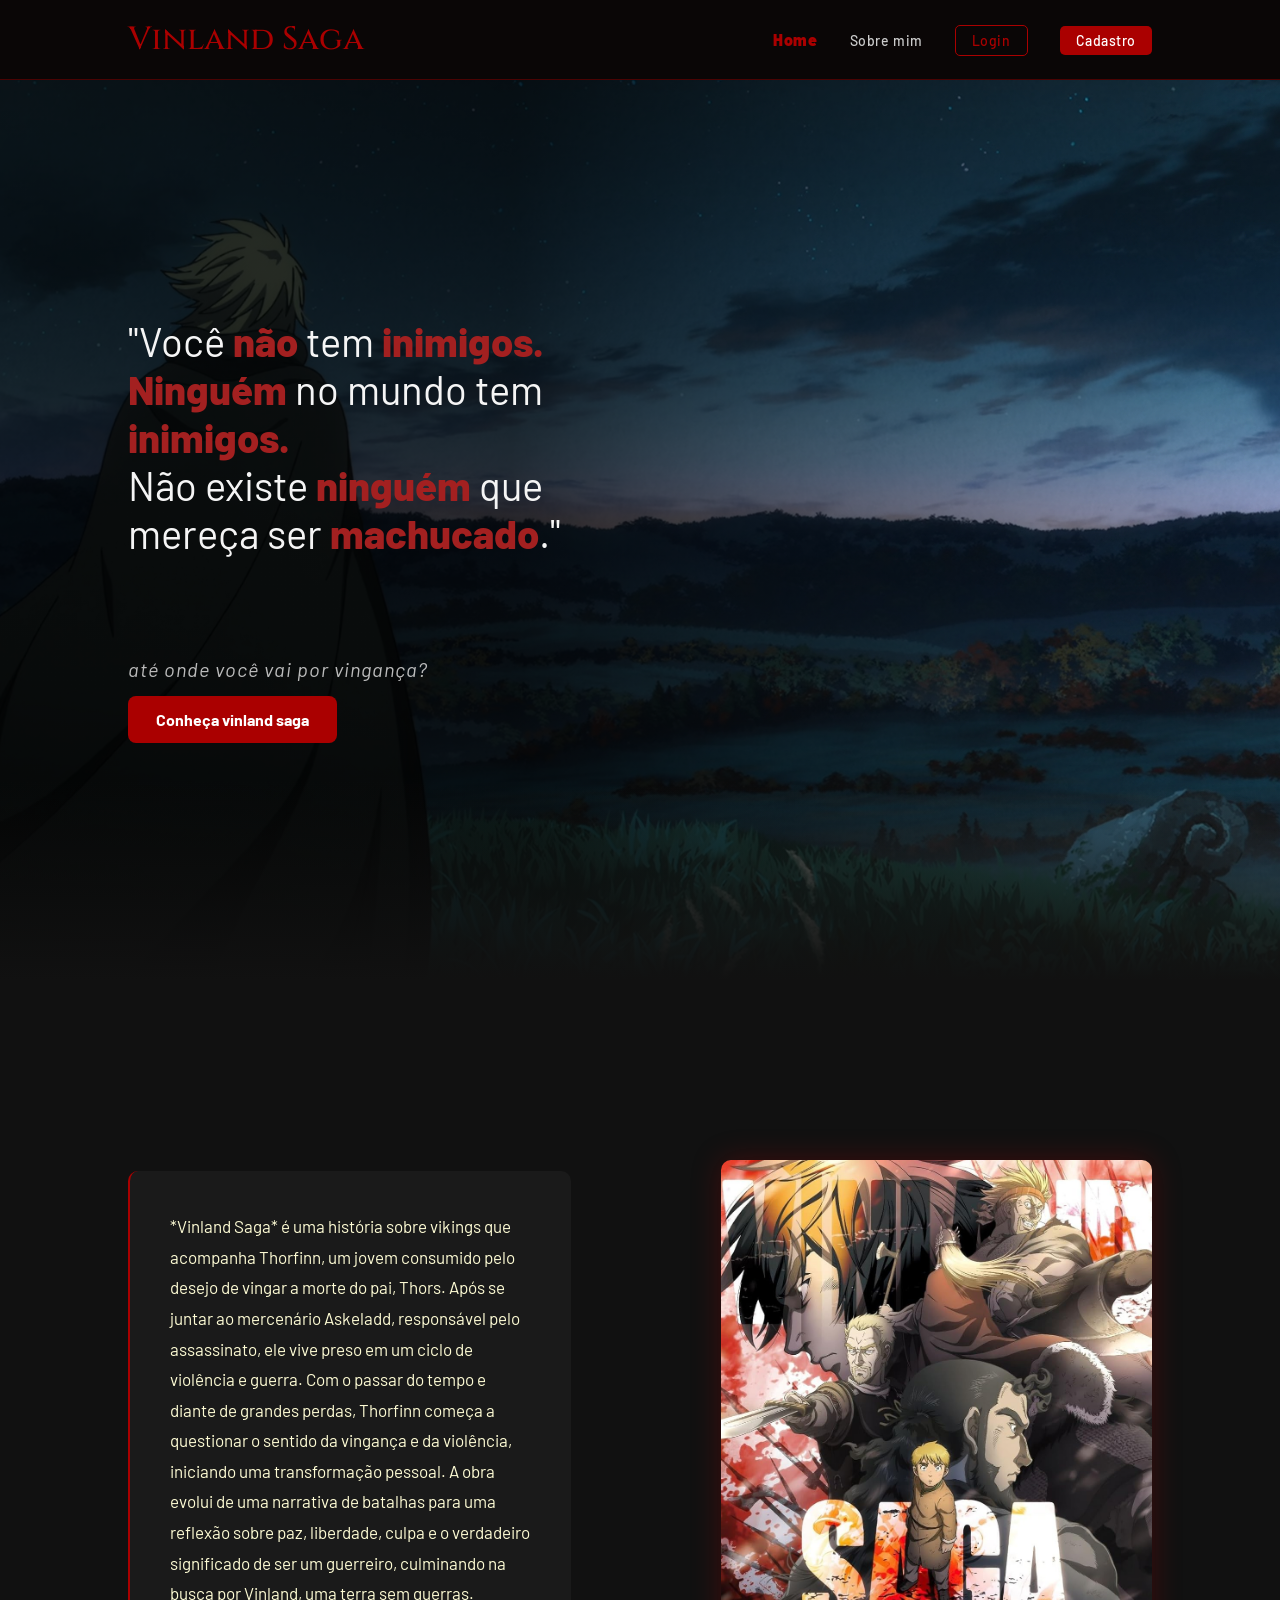
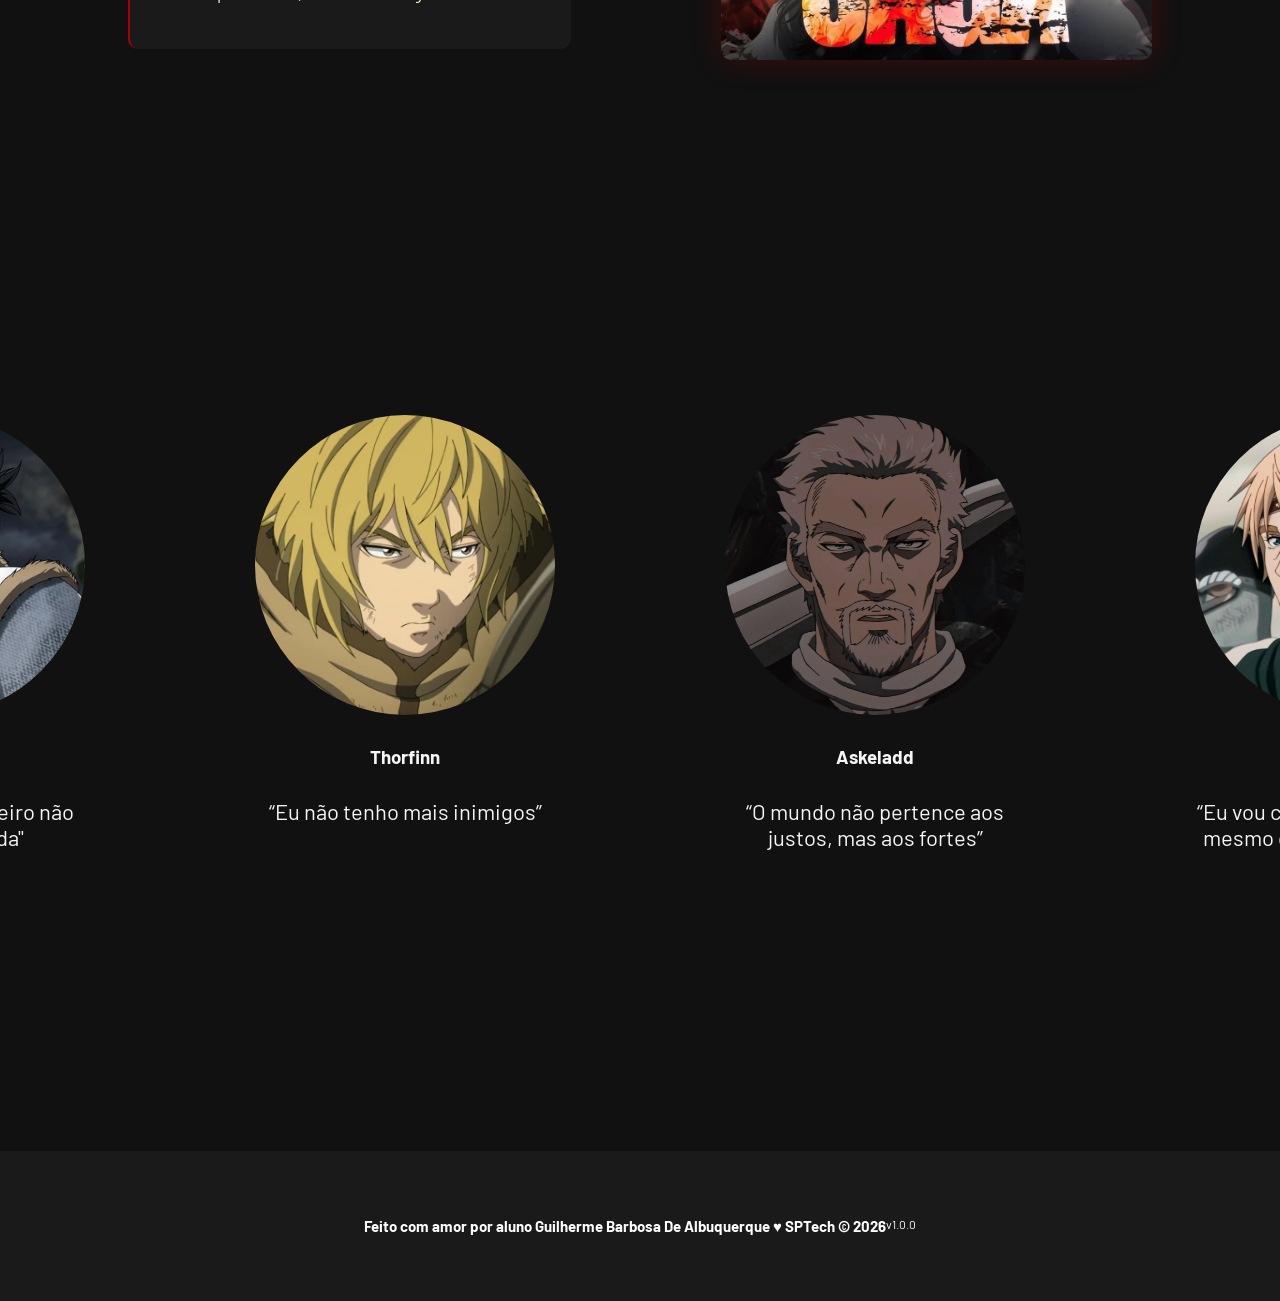
==== commit 3db9d569: "feat: sobre mim terminado" ====
--- a/public/index.html
+++ b/public/index.html
@@ -12,7 +12,7 @@
 
   <link rel="stylesheet" href="./styles/style.css" />
   <link rel="icon" href="./assets/vinland_saga/icons/icon_viland_saga.png"" />
-  <link rel="preconnect" href="https://fonts.gstatic.com" />
+  <link rel=" preconnect" href="https://fonts.gstatic.com" />
 </head>
 
 <body>
@@ -22,7 +22,7 @@
         <h1 class="titulo">Vinland Saga</h1>
         <ul class="navbar">
           <li class="agora"><a href="index.html">Home</a></li>
-          <li><a href="simulador.html">Sobre nós</a></li>
+          <li><a href="sobreNos.html">Sobre mim</a></li>
           <li><a href="login.html" class="btn-login">Login</a></li>
           <li><a href="cadastro.html" class="btn-cadastro">Cadastro</a></li>
         </ul>
--- a/public/styles/style.css
+++ b/public/styles/style.css
@@ -14,6 +14,7 @@
 }
 
 :root {
+  /* TAMANHOS */
   --tamanho-header: 80px;
   --tamanho-banner: calc(
     100vh - var(--tamanho-header) - var(--tamanho-footer) - 2px
@@ -25,8 +26,56 @@
     100vh - var(--tamanho-header) - var(--tamanho-footer) - 2px
   );
   --tamanho-footer: 65px;
-}
-
+
+  /* CORES*/
+  --cor-fundo: #111111;
+  --cor-fundo-secundario: #1a1a1a;
+
+  --cor-vermelho-principal: #aa0000;
+  --cor-vermelho-hover: #ff1a1a;
+  --cor-vermelho-secundario: #a32020;
+  --cor-vermelho-neon: #ff073a;
+
+  --cor-texto-principal: #f5f5f5;
+  --cor-texto-secundario: #cfcfcf;
+  --cor-texto-claro: #cccccc;
+
+  --cor-texto-dourado: #e8d8c0;
+  --cor-texto-palha: #fdfbd4;
+
+  --cor-branca: #ffffff;
+  --cor-preta: #000000;
+
+  --cor-rosa-botao: #ed145b;
+
+  /* PALETA EXTRA VINLAND SAGA */
+  --vinland-vinho: #5a0b0b;
+  --vinland-sangue: #7a1010;
+
+  --vinland-ferro: #3b3b3b;
+  --vinland-pedra: #5f5f5f;
+  --vinland-nevoa: #8f8f8f;
+
+  --vinland-gelo: #c9d6df;
+
+  --vinland-ouro-viking: #c8a45d;
+  --vinland-dourado-antigo: #8b6b2e;
+
+  --vinland-madeira: #4e342e;
+  --vinland-couro: #6d4c41;
+
+  --vinland-mar: #1f3b4d;
+  --vinland-oceano-profundo: #10222e;
+
+  --vinland-floresta: #1f3022;
+  --vinland-musgo: #556b2f;
+
+  --vinland-cinza-guerra: #2a2a2a;
+  --vinland-cinza-espada: #71797e;
+
+  --vinland-fogo: #ff6b1a;
+  --vinland-brasa: #b33939;
+}
 .container {
   display: flex;
   width: 80%;
@@ -36,6 +85,7 @@
 /* HEADER */
 
 .header {
+  position: sticky;
   height: var(--tamanho-header);
   background-color: rgba(10, 5, 5, 0.85);
   backdrop-filter: blur(8px);
@@ -392,9 +442,7 @@
   font-size: 12px;
 }
 
-
 /* ------------------login massa------------------ */
-
 
 .login .container {
   display: flex;
@@ -410,7 +458,7 @@
 
   min-height: 110vh;
   padding-top: 100px;
-  box-sizing: border-box; 
+  box-sizing: border-box;
 
   background: url("../assets/vinland_saga/imgs/vinland-saga-login2.jpeg")
     center/cover no-repeat;
@@ -439,9 +487,9 @@
   color: white;
 }
 
-.card button:hover{
+.card button:hover {
   background-color: #aa0000;
-  font-weight: bold; 
+  font-weight: bold;
   transform: translateY(-4px);
   box-shadow: 0 6px 15px rgba(233, 0, 0, 0.4);
 }
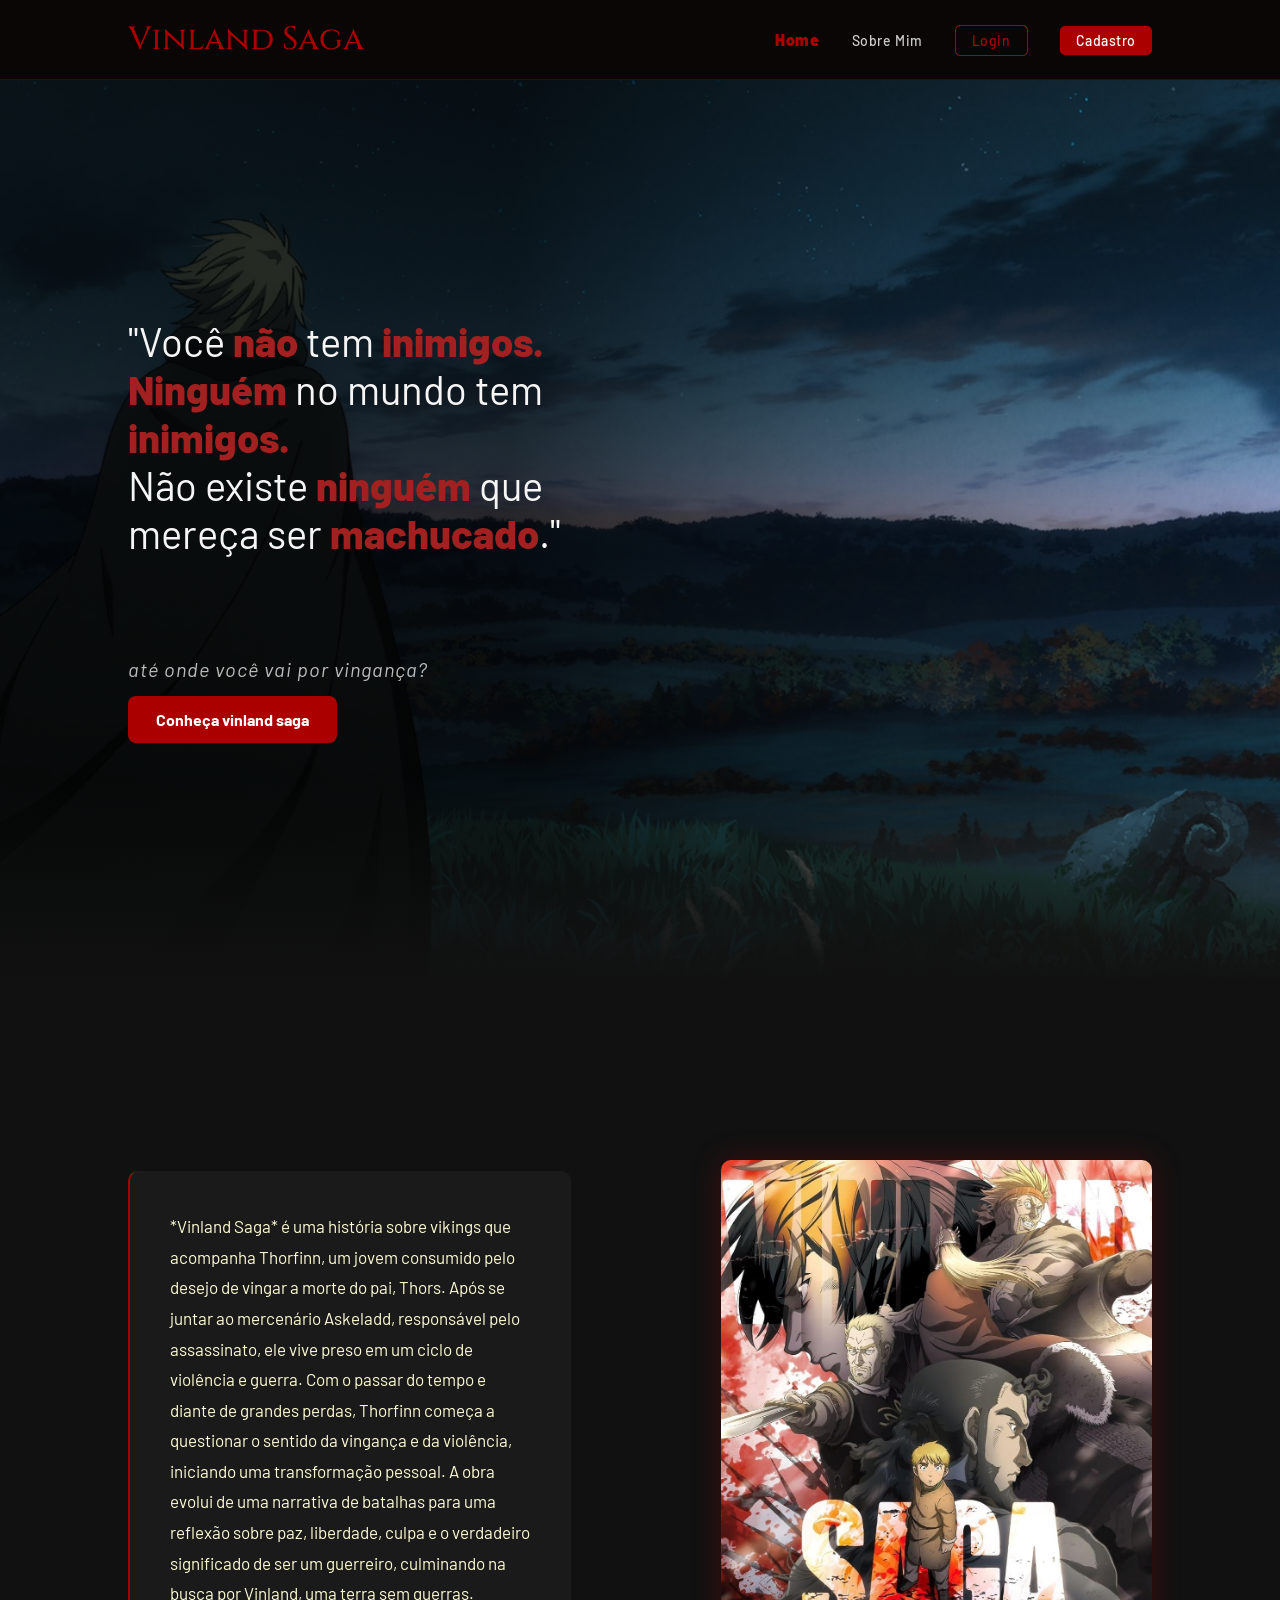
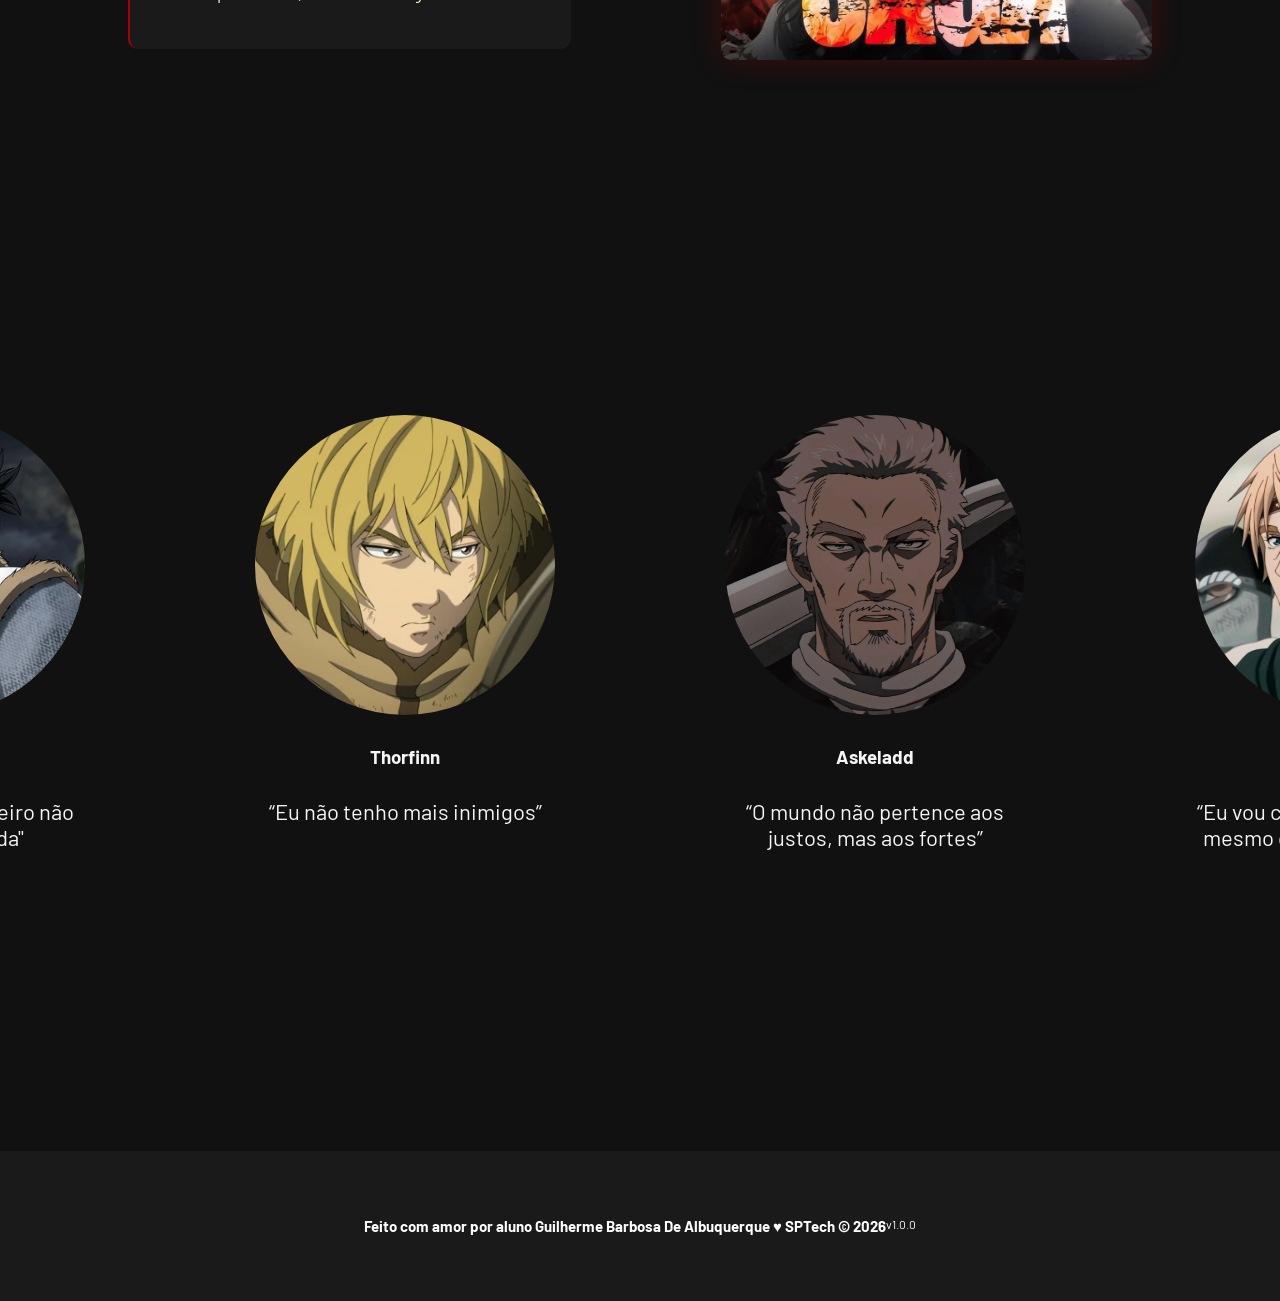
==== commit c04613ad: "refactor: refatorando estilização" ====
--- a/public/index.html
+++ b/public/index.html
@@ -22,7 +22,7 @@
         <h1 class="titulo">Vinland Saga</h1>
         <ul class="navbar">
           <li class="agora"><a href="index.html">Home</a></li>
-          <li><a href="sobreNos.html">Sobre mim</a></li>
+          <li><a href="sobreNos.html">Sobre Mim</a></li>
           <li><a href="login.html" class="btn-login">Login</a></li>
           <li><a href="cadastro.html" class="btn-cadastro">Cadastro</a></li>
         </ul>
@@ -58,7 +58,7 @@
             questionar o sentido da vingança e da violência, iniciando uma transformação pessoal. A obra evolui de uma
             narrativa de batalhas para uma reflexão sobre paz, liberdade, culpa e o verdadeiro significado de ser um
             guerreiro, culminando na busca por Vinland, uma terra sem guerras.
-
+            
           </span>
         </div>
       </div>
